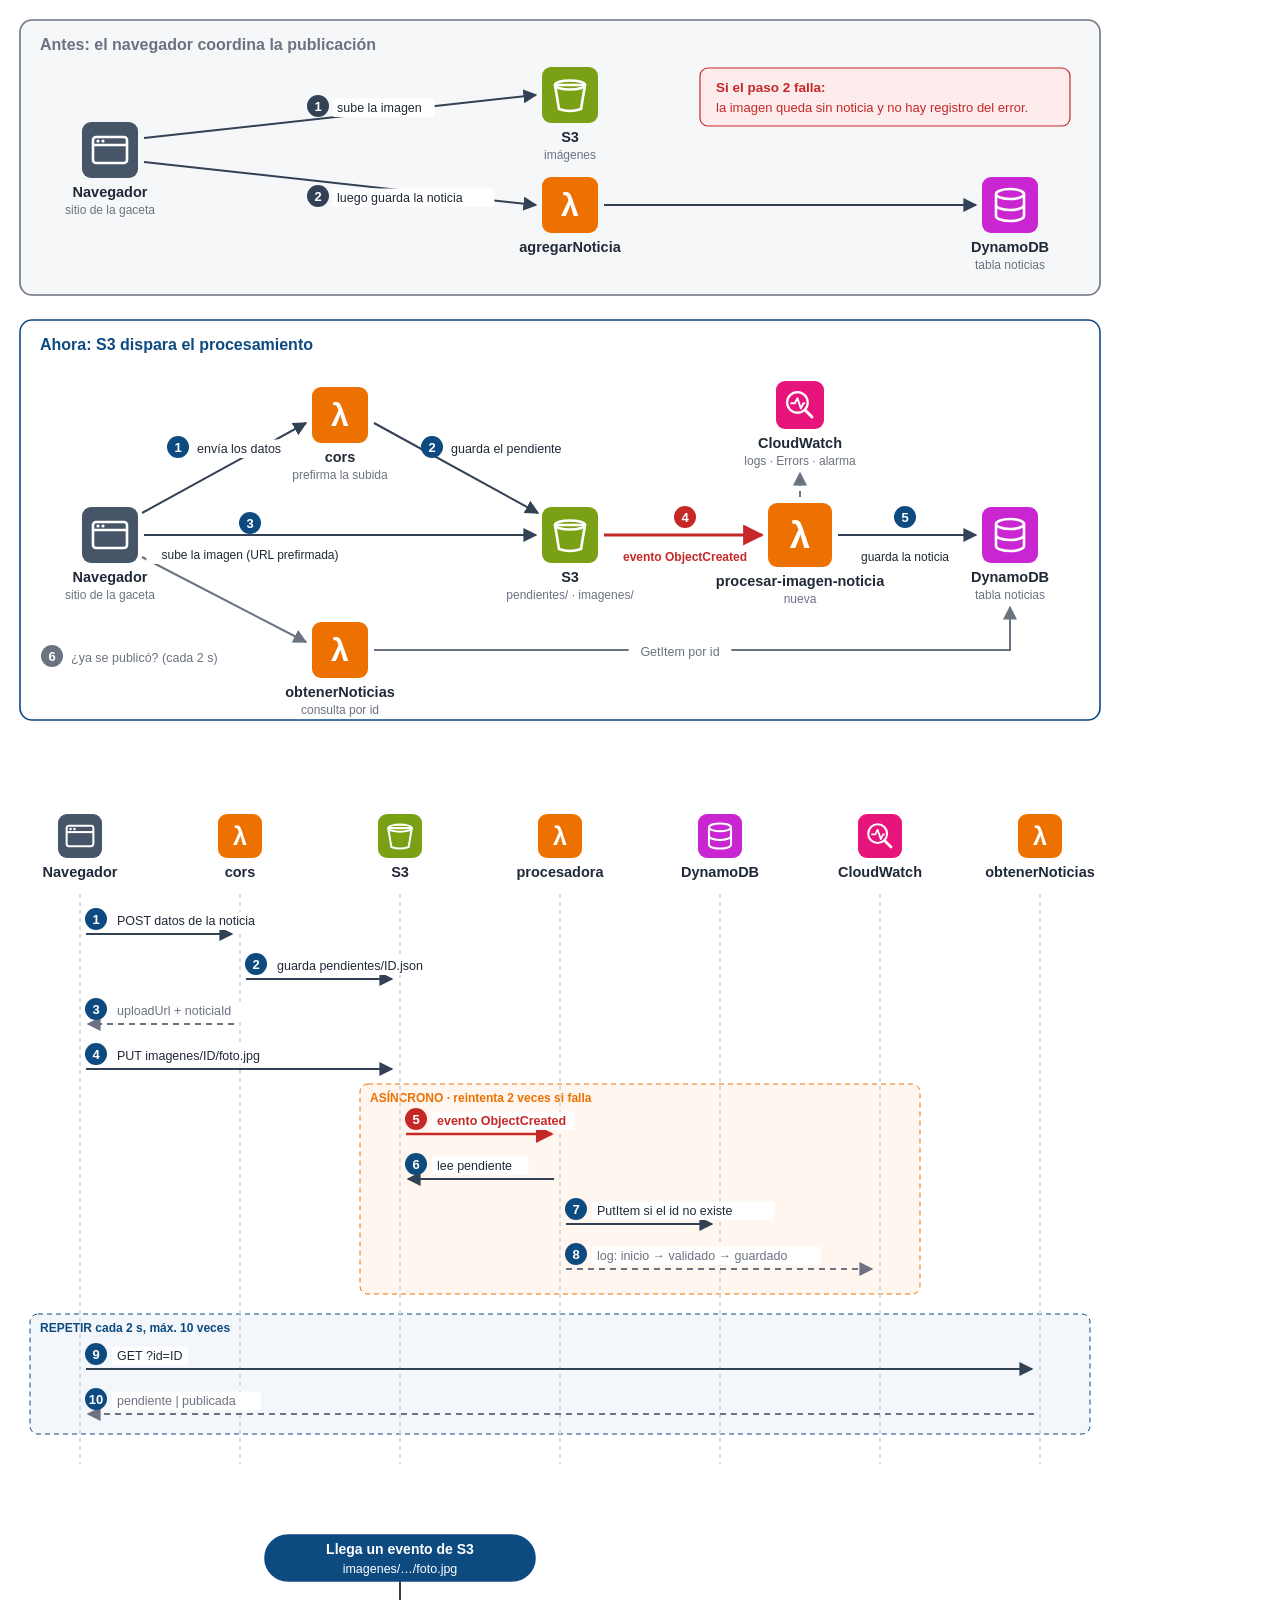
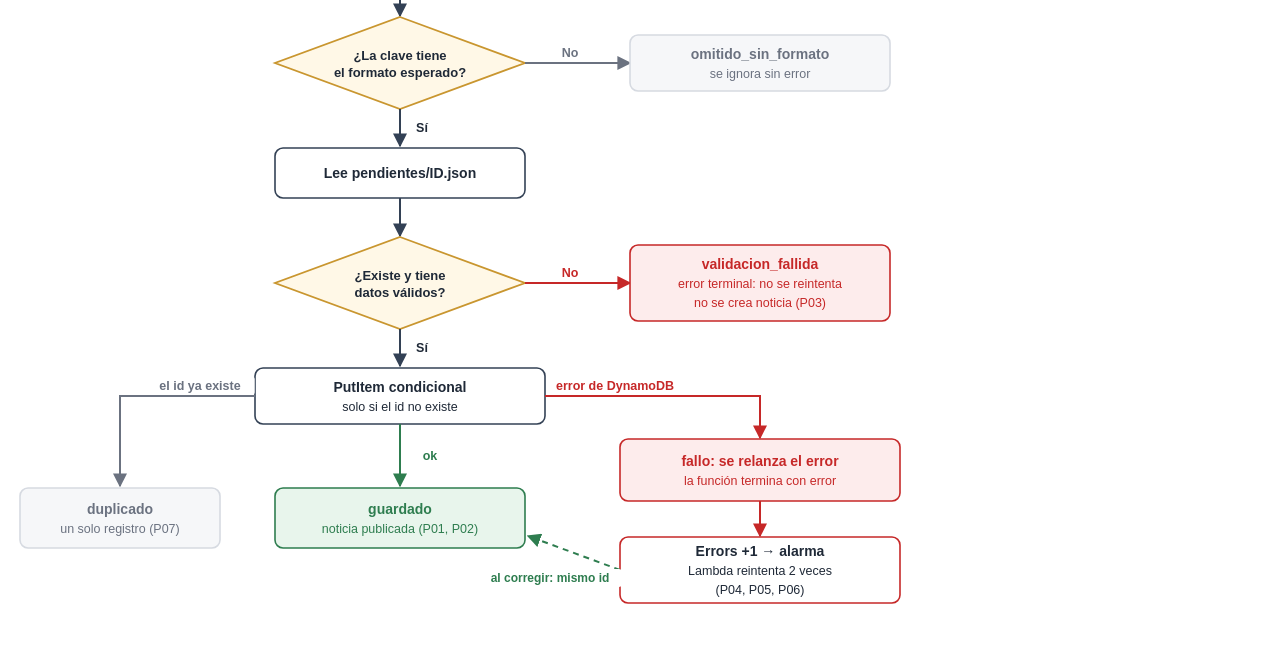
==== documentacion/fuentes/diagramas/diagramas.html @ 058467ce "Documentos Entregables" ====
<!doctype html>
<html lang="es">
<head>
<meta charset="utf-8">
<title>Diagramas Equipo 3</title>
<style>
  body { margin: 0; background: #fff; font-family: "Liberation Sans", Arial, sans-serif; }
  .diagrama { display: inline-block; background: #fff; padding: 0; margin: 0 0 40px; }
  svg text { font-family: "Liberation Sans", Arial, sans-serif; }
</style>
</head>
<body>
<div class="diagrama" id="arquitectura"></div><br>
<div class="diagrama" id="secuencia"></div><br>
<div class="diagrama" id="errores"></div>

<script>
// Paleta: colores de categoría de AWS para los servicios y azul/dorado del documento.
const COL = {
  web: "#475569", lambda: "#ED7100", s3: "#7AA116", db: "#C925D1", cw: "#E7157B", iam: "#DD344C",
  navy: "#0A2238", azul: "#0D4A80", dorado: "#C9962F", texto: "#1F2937", gris: "#6B7280",
  linea: "#334155", rojo: "#C62828", verde: "#2E7D4F", fondo: "#F6F7F9", borde: "#D6DAE1",
};
const esc = (s) => String(s).replace(/&/g, "&amp;").replace(/</g, "&lt;");

// Pictogramas blancos sobre mosaico de color, centrados en (0,0) para un mosaico de 56 px.
const GLIFO = {
  web: `<rect x="-17" y="-13" width="34" height="26" rx="3" fill="none" stroke="#fff" stroke-width="2.6"/>
        <line x1="-17" y1="-5" x2="17" y2="-5" stroke="#fff" stroke-width="2.6"/>
        <circle cx="-12" cy="-9" r="1.6" fill="#fff"/><circle cx="-7" cy="-9" r="1.6" fill="#fff"/>`,
  lambda: `<text x="0" y="11" text-anchor="middle" font-size="32" font-weight="700" fill="#fff" font-family="DejaVu Serif, serif">λ</text>`,
  s3: `<path d="M-15,-10 L15,-10 L11,14 Q0,18 -11,14 Z" fill="none" stroke="#fff" stroke-width="2.6" stroke-linejoin="round"/>
       <ellipse cx="0" cy="-10" rx="15" ry="4.5" fill="none" stroke="#fff" stroke-width="2.6"/>`,
  db: `<ellipse cx="0" cy="-11" rx="14" ry="5" fill="none" stroke="#fff" stroke-width="2.6"/>
       <path d="M-14,-11 V11 A14,5 0 0 0 14,11 V-11" fill="none" stroke="#fff" stroke-width="2.6"/>
       <path d="M-14,0 A14,5 0 0 0 14,0" fill="none" stroke="#fff" stroke-width="2.6"/>`,
  cw: `<circle cx="-3" cy="-3" r="12" fill="none" stroke="#fff" stroke-width="2.6"/>
       <polyline points="-11,-2 -6,-2 -3,-8 1,4 4,-2 6,-2" fill="none" stroke="#fff" stroke-width="2.2" stroke-linejoin="round"/>
       <line x1="6" y1="6" x2="14" y2="14" stroke="#fff" stroke-width="3.4" stroke-linecap="round"/>`,
};

function svg(id, w, h, contenido) {
  document.getElementById(id).innerHTML =
    `<svg xmlns="http://www.w3.org/2000/svg" width="${w}" height="${h}" viewBox="0 0 ${w} ${h}">
      <defs>
        ${["linea", "rojo", "gris", "azul", "verde"].map(c => `
        <marker id="flecha-${c}" viewBox="0 0 10 10" refX="9" refY="5" markerWidth="7" markerHeight="7" orient="auto-start-reverse">
          <path d="M0,0 L10,5 L0,10 z" fill="${COL[c]}"/></marker>`).join("")}
      </defs>${contenido}</svg>`;
}
// Servicio: mosaico con pictograma y nombre debajo. (x, y) es el centro del mosaico.
function servicio(x, y, tipo, nombre, sub = "", t = 56) {
  return `<g transform="translate(${x},${y})">
    <rect x="${-t / 2}" y="${-t / 2}" width="${t}" height="${t}" rx="9" fill="${COL[tipo]}"/>
    <g transform="scale(${t / 56})">${GLIFO[tipo]}</g>
    <text y="${t / 2 + 19}" text-anchor="middle" font-size="14.5" font-weight="700" fill="${COL.texto}">${esc(nombre)}</text>
    ${sub ? `<text y="${t / 2 + 36}" text-anchor="middle" font-size="12" fill="${COL.gris}">${esc(sub)}</text>` : ""}
  </g>`;
}
function flecha(puntos, { color = "linea", ancho = 2, guion = false } = {}) {
  const d = puntos.map((p, i) => (i ? "L" : "M") + p[0] + "," + p[1]).join(" ");
  return `<path d="${d}" fill="none" stroke="${COL[color]}" stroke-width="${ancho}" ${guion ? 'stroke-dasharray="6 5"' : ""} marker-end="url(#flecha-${color})"/>`;
}
function etiqueta(x, y, texto, { color = "texto", ancla = "middle", tam = 12.5, peso = 400, fondo = true } = {}) {
  const w = texto.length * tam * 0.53 + 10;
  const x0 = ancla === "middle" ? x - w / 2 : ancla === "end" ? x - w : x;
  return `${fondo ? `<rect x="${x0}" y="${y - tam + 1}" width="${w}" height="${tam + 6}" rx="3" fill="#fff"/>` : ""}
    <text x="${ancla === "middle" ? x : ancla === "end" ? x - 5 : x + 5}" y="${y + 2}" text-anchor="${ancla}" font-size="${tam}" font-weight="${peso}" fill="${COL[color]}">${esc(texto)}</text>`;
}
function numero(x, y, n, color = "azul") {
  return `<circle cx="${x}" cy="${y}" r="11" fill="${COL[color]}"/>
    <text x="${x}" y="${y + 4.5}" text-anchor="middle" font-size="13" font-weight="700" fill="#fff">${n}</text>`;
}
function panel(x, y, w, h, titulo, color, relleno) {
  return `<rect x="${x}" y="${y}" width="${w}" height="${h}" rx="12" fill="${relleno}" stroke="${color}" stroke-width="1.6"/>
    <text x="${x + 20}" y="${y + 30}" font-size="16" font-weight="700" fill="${color}">${esc(titulo)}</text>`;
}

// ---------------- 1. Arquitectura: antes y ahora ----------------
(function () {
  const X = [110, 340, 570, 800, 1010];
  let s = "";
  // Antes
  s += panel(20, 20, 1080, 275, "Antes: el navegador coordina la publicación", COL.gris, COL.fondo);
  const a = { nav: [X[0], 150], s3: [X[2], 95], ag: [X[2], 205], db: [X[4], 205] };
  s += servicio(...a.nav, "web", "Navegador", "sitio de la gaceta");
  s += servicio(...a.s3, "s3", "S3", "imágenes");
  s += servicio(...a.ag, "lambda", "agregarNoticia", "");
  s += servicio(...a.db, "db", "DynamoDB", "tabla noticias");
  s += flecha([[a.nav[0] + 34, a.nav[1] - 12], [a.s3[0] - 34, a.s3[1]]]);
  s += flecha([[a.nav[0] + 34, a.nav[1] + 12], [a.ag[0] - 34, a.ag[1]]]);
  s += flecha([[a.ag[0] + 34, a.ag[1]], [a.db[0] - 34, a.db[1]]]);
  s += numero(318, 106, 1, "linea") + etiqueta(332, 110, "sube la imagen", { ancla: "start" });
  s += numero(318, 196, 2, "linea") + etiqueta(332, 200, "luego guarda la noticia", { ancla: "start" });
  s += `<rect x="700" y="68" width="370" height="58" rx="8" fill="#FDECEC" stroke="${COL.rojo}" stroke-width="1.2"/>
        <text x="716" y="92" font-size="13.5" font-weight="700" fill="${COL.rojo}">Si el paso 2 falla:</text>
        <text x="716" y="112" font-size="13" fill="${COL.rojo}">la imagen queda sin noticia y no hay registro del error.</text>`;

  // Ahora
  const y0 = 320;
  s += panel(20, y0, 1080, 400, "Ahora: S3 dispara el procesamiento", COL.azul, "#fff");
  const r = [y0 + 95, y0 + 215, y0 + 330];
  const n = {
    nav: [X[0], r[1]], cors: [X[1], r[0]], obt: [X[1], r[2]], s3: [X[2], r[1]],
    proc: [X[3], r[1]], cw: [X[3], r[0] - 10], db: [X[4], r[1]],
  };
  s += servicio(...n.nav, "web", "Navegador", "sitio de la gaceta");
  s += servicio(...n.cors, "lambda", "cors", "prefirma la subida");
  s += servicio(...n.obt, "lambda", "obtenerNoticias", "consulta por id");
  s += servicio(...n.s3, "s3", "S3", "pendientes/ · imagenes/");
  s += servicio(...n.proc, "lambda", "procesar-imagen-noticia", "nueva", 64);
  s += servicio(...n.cw, "cw", "CloudWatch", "logs · Errors · alarma", 48);
  s += servicio(...n.db, "db", "DynamoDB", "tabla noticias");
  s += flecha([[n.nav[0] + 32, n.nav[1] - 22], [n.cors[0] - 34, n.cors[1] + 8]]);
  s += flecha([[n.cors[0] + 34, n.cors[1] + 8], [n.s3[0] - 32, n.s3[1] - 22]]);
  s += flecha([[n.nav[0] + 34, n.nav[1]], [n.s3[0] - 34, n.s3[1]]]);
  s += flecha([[n.s3[0] + 34, n.s3[1]], [n.proc[0] - 38, n.proc[1]]], { color: "rojo", ancho: 3 });
  s += flecha([[n.proc[0] + 38, n.proc[1]], [n.db[0] - 34, n.db[1]]]);
  s += flecha([[n.proc[0], n.proc[1] - 38], [n.cw[0], n.cw[1] + 68]], { color: "gris", guion: true });
  s += flecha([[n.nav[0] + 32, n.nav[1] + 22], [n.obt[0] - 34, n.obt[1] - 8]], { color: "gris" });
  s += flecha([[n.obt[0] + 34, n.obt[1]], [n.db[0], n.obt[1]], [n.db[0], n.db[1] + 72]], { color: "gris" });
  s += numero(178, r[0] + 32, 1) + etiqueta(192, r[0] + 36, "envía los datos", { ancla: "start" });
  s += numero(432, r[0] + 32, 2) + etiqueta(446, r[0] + 36, "guarda el pendiente", { ancla: "start" });
  s += numero(250, r[1] - 12, 3) + etiqueta(250, r[1] + 22, "sube la imagen (URL prefirmada)", { tam: 12 });
  s += numero(685, r[1] - 18, 4, "rojo") + etiqueta(685, r[1] + 24, "evento ObjectCreated", { color: "rojo", peso: 700, tam: 12 });
  s += numero(905, r[1] - 18, 5) + etiqueta(905, r[1] + 24, "guarda la noticia", { tam: 12 });
  s += numero(52, r[2] + 6, 6, "gris") + etiqueta(66, r[2] + 10, "¿ya se publicó? (cada 2 s)", { ancla: "start", color: "gris" });
  s += etiqueta(680, r[2] + 4, "GetItem por id", { color: "gris" });
  svg("arquitectura", 1120, 740, s);
})();

// ---------------- 2. Secuencia de una publicación ----------------
(function () {
  const P = [
    ["web", "Navegador"], ["lambda", "cors"], ["s3", "S3"], ["lambda", "procesadora"],
    ["db", "DynamoDB"], ["cw", "CloudWatch"], ["lambda", "obtenerNoticias"],
  ];
  const x0 = 80, dx = 160, top = 30, H = 690;
  const X = P.map((_, i) => x0 + i * dx);
  let s = "";
  // Marco del tramo asíncrono y del sondeo
  s += `<rect x="${X[2] - 40}" y="300" width="${X[5] - X[2] + 80}" height="210" rx="8" fill="#FFF7EF" stroke="${COL.lambda}" stroke-dasharray="5 4"/>
        <text x="${X[2] - 30}" y="318" font-size="12" font-weight="700" fill="${COL.lambda}">ASÍNCRONO · reintenta 2 veces si falla</text>`;
  s += `<rect x="${X[0] - 50}" y="530" width="${X[6] - X[0] + 100}" height="120" rx="8" fill="#F3F6FA" stroke="${COL.azul}" stroke-dasharray="5 4"/>
        <text x="${X[0] - 40}" y="548" font-size="12" font-weight="700" fill="${COL.azul}">REPETIR cada 2 s, máx. 10 veces</text>`;
  P.forEach(([t, n], i) => {
    s += `<line x1="${X[i]}" y1="${top + 80}" x2="${X[i]}" y2="${H - 10}" stroke="${COL.borde}" stroke-width="2" stroke-dasharray="4 4"/>`;
    s += servicio(X[i], top + 22, t, n, "", 44);
  });
  const msg = (y, a, b, n, texto, opt = {}) => {
    const dir = b > a ? 1 : -1;
    let r = flecha([[X[a] + dir * 6, y], [X[b] - dir * 8, y]], opt);
    r += numero(Math.min(X[a], X[b]) + 16, y - 15, n, opt.color === "rojo" ? "rojo" : "azul");
    r += etiqueta(Math.min(X[a], X[b]) + 32, y - 11, texto, { ancla: "start", tam: 12.5, fondo: true, color: opt.color || "texto", peso: opt.color === "rojo" ? 700 : 400 });
    return r;
  };
  s += msg(150, 0, 1, 1, "POST datos de la noticia");
  s += msg(195, 1, 2, 2, "guarda pendientes/ID.json");
  s += msg(240, 1, 0, 3, "uploadUrl + noticiaId", { color: "gris", guion: true });
  s += msg(285, 0, 2, 4, "PUT imagenes/ID/foto.jpg");
  s += msg(350, 2, 3, 5, "evento ObjectCreated", { color: "rojo", ancho: 2.6 });
  s += msg(395, 3, 2, 6, "lee pendiente");
  s += msg(440, 3, 4, 7, "PutItem si el id no existe");
  s += msg(485, 3, 5, 8, "log: inicio → validado → guardado", { color: "gris", guion: true });
  s += msg(585, 0, 6, 9, "GET ?id=ID");
  s += msg(630, 6, 0, 10, "pendiente | publicada", { color: "gris", guion: true });
  svg("secuencia", X[6] + 90, H, s);
})();

// ---------------- 3. Manejo de errores en la procesadora ----------------
(function () {
  let s = "";
  const caja = (cx, cy, w, h, lineas, { fondo = "#fff", borde = COL.linea, color = COL.texto, radio = 8 } = {}) => {
    let r = `<rect x="${cx - w / 2}" y="${cy - h / 2}" width="${w}" height="${h}" rx="${radio}" fill="${fondo}" stroke="${borde}" stroke-width="1.6"/>`;
    const y1 = cy - (lineas.length - 1) * 9.5 + 5;
    lineas.forEach((l, i) => {
      const [t, b] = Array.isArray(l) ? l : [l, i === 0];
      r += `<text x="${cx}" y="${y1 + i * 19}" text-anchor="middle" font-size="${b ? 14 : 12.5}" font-weight="${b ? 700 : 400}" fill="${color}">${esc(t)}</text>`;
    });
    return r;
  };
  const rombo = (cx, cy, w, h, l1, l2) =>
    `<path d="M${cx},${cy - h / 2} L${cx + w / 2},${cy} L${cx},${cy + h / 2} L${cx - w / 2},${cy} Z" fill="#FFF8E7" stroke="${COL.dorado}" stroke-width="1.8"/>
     <text x="${cx}" y="${cy - 3}" text-anchor="middle" font-size="13" font-weight="700" fill="${COL.texto}">${esc(l1)}</text>
     <text x="${cx}" y="${cy + 14}" text-anchor="middle" font-size="13" font-weight="700" fill="${COL.texto}">${esc(l2)}</text>`;
  const C = 400, D = 760, I = 110;
  s += caja(C, 40, 270, 46, ["Llega un evento de S3", ["imagenes/…/foto.jpg", false]], { fondo: COL.azul, borde: COL.azul, color: "#fff", radio: 23 });
  s += flecha([[C, 63], [C, 98]]);
  s += rombo(C, 145, 250, 92, "¿La clave tiene", "el formato esperado?");
  s += flecha([[C + 125, 145], [D - 130, 145]], { color: "gris" }) + etiqueta(C + 170, 137, "No", { color: "gris", peso: 700 });
  s += caja(D, 145, 260, 56, ["omitido_sin_formato", ["se ignora sin error", false]], { fondo: COL.fondo, borde: COL.borde, color: COL.gris });
  s += flecha([[C, 191], [C, 228]]) + etiqueta(C + 22, 212, "Sí", { peso: 700, fondo: false });
  s += caja(C, 255, 250, 50, ["Lee pendientes/ID.json"]);
  s += flecha([[C, 280], [C, 318]]);
  s += rombo(C, 365, 250, 92, "¿Existe y tiene", "datos válidos?");
  s += flecha([[C + 125, 365], [D - 130, 365]], { color: "rojo" }) + etiqueta(C + 170, 357, "No", { color: "rojo", peso: 700 });
  s += caja(D, 365, 260, 76, ["validacion_fallida", ["error terminal: no se reintenta", false], ["no se crea noticia (P03)", false]], { fondo: "#FDECEC", borde: COL.rojo, color: COL.rojo });
  s += flecha([[C, 411], [C, 448]]) + etiqueta(C + 22, 432, "Sí", { peso: 700, fondo: false });
  s += caja(C, 478, 290, 56, ["PutItem condicional", ["solo si el id no existe", false]]);
  // Tres salidas
  s += flecha([[C, 506], [C, 568]], { color: "verde" }) + etiqueta(C + 30, 540, "ok", { color: "verde", peso: 700, fondo: false });
  s += caja(C, 600, 250, 60, ["guardado", ["noticia publicada (P01, P02)", false]], { fondo: "#E8F5EC", borde: COL.verde, color: COL.verde });
  s += flecha([[C - 145, 478], [I + 10, 478], [I + 10, 568]], { color: "gris" }) + etiqueta(C - 200, 470, "el id ya existe", { color: "gris", peso: 700 });
  s += caja(I + 10, 600, 200, 60, ["duplicado", ["un solo registro (P07)", false]], { fondo: COL.fondo, borde: COL.borde, color: COL.gris });
  s += flecha([[C + 145, 478], [D, 478], [D, 520]], { color: "rojo" }) + etiqueta(C + 215, 470, "error de DynamoDB", { color: "rojo", peso: 700 });
  s += caja(D, 552, 280, 62, ["fallo: se relanza el error", ["la función termina con error", false]], { fondo: "#FDECEC", borde: COL.rojo, color: COL.rojo });
  s += flecha([[D, 583], [D, 618]], { color: "rojo" });
  s += caja(D, 652, 280, 66, ["Errors +1 → alarma", ["Lambda reintenta 2 veces", false], ["(P04, P05, P06)", false]], { fondo: "#fff", borde: COL.rojo, color: COL.texto });
  s += flecha([[D - 140, 652], [C + 128, 618]], { color: "verde", guion: true });
  s += etiqueta(C + 150, 662, "al corregir: mismo id", { color: "verde", peso: 700, tam: 12 });
  svg("errores", 920, 700, s);
})();
</script>
</body>
</html>
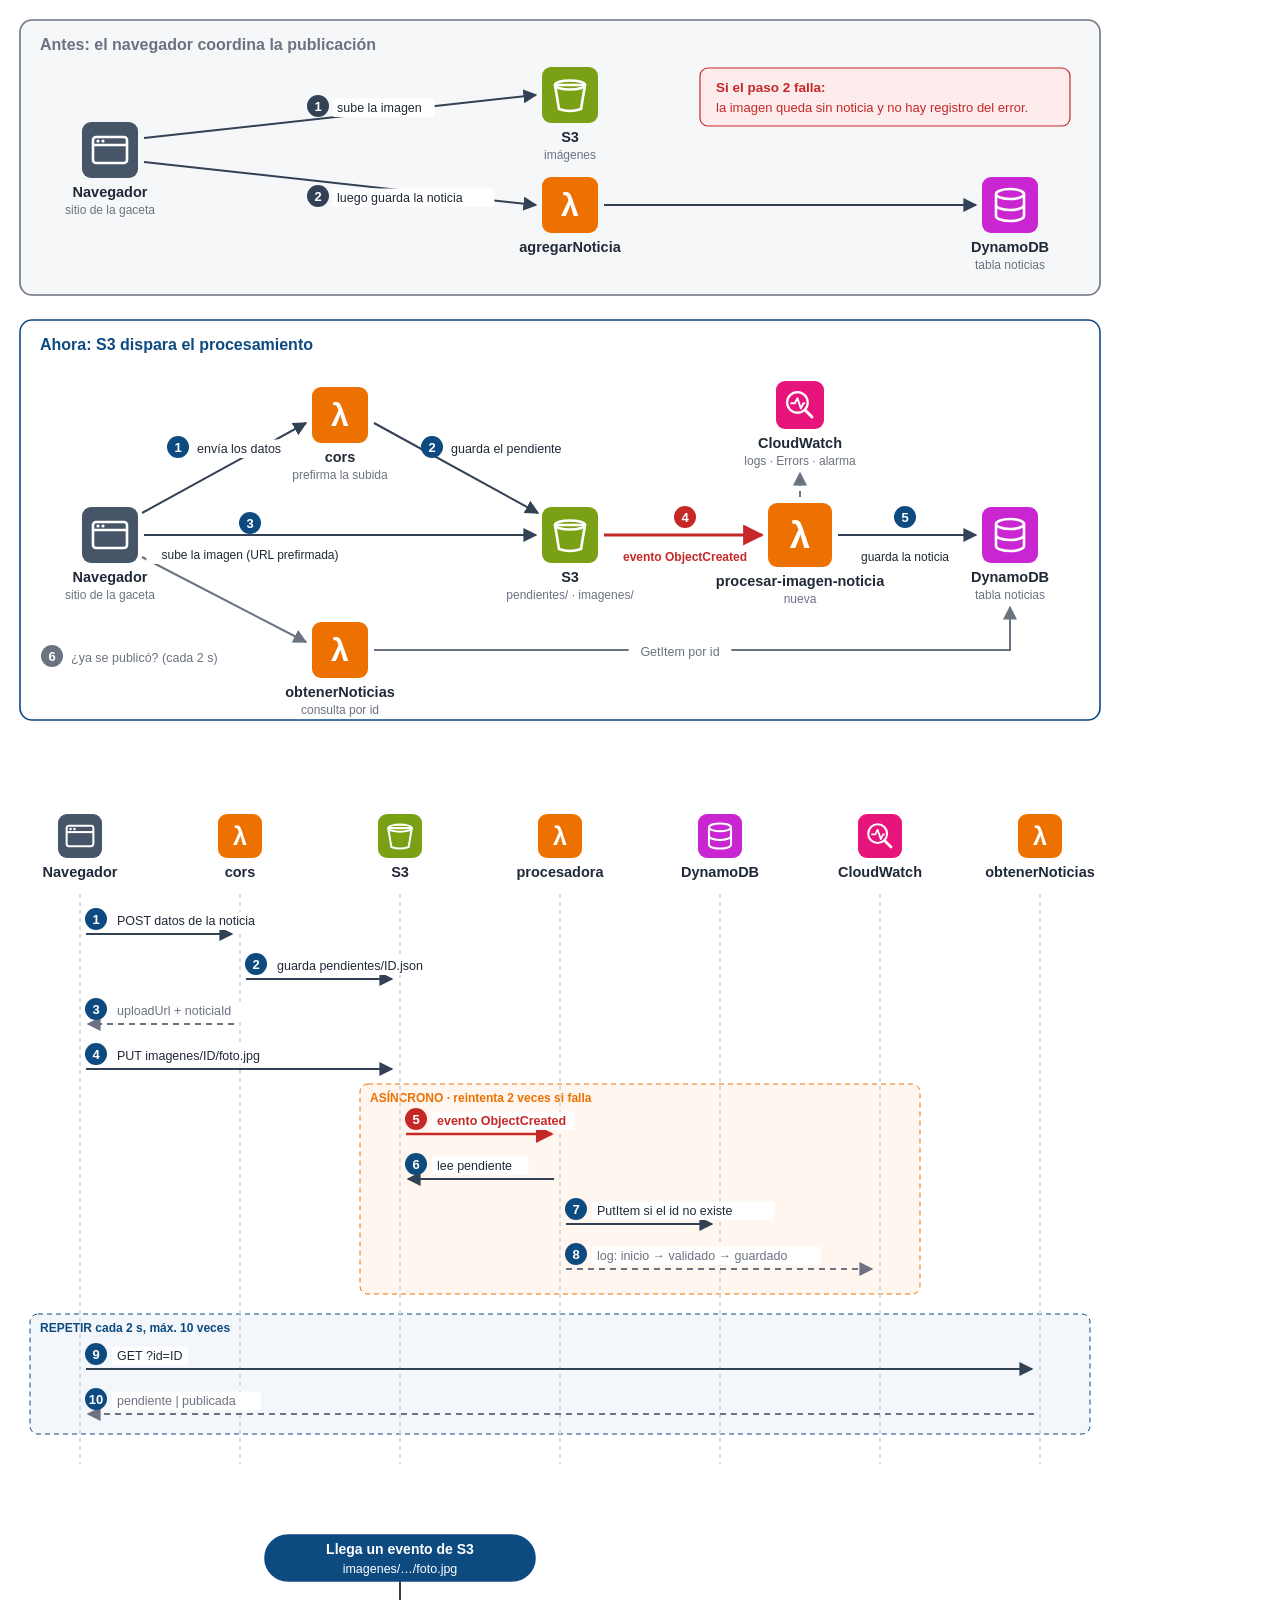
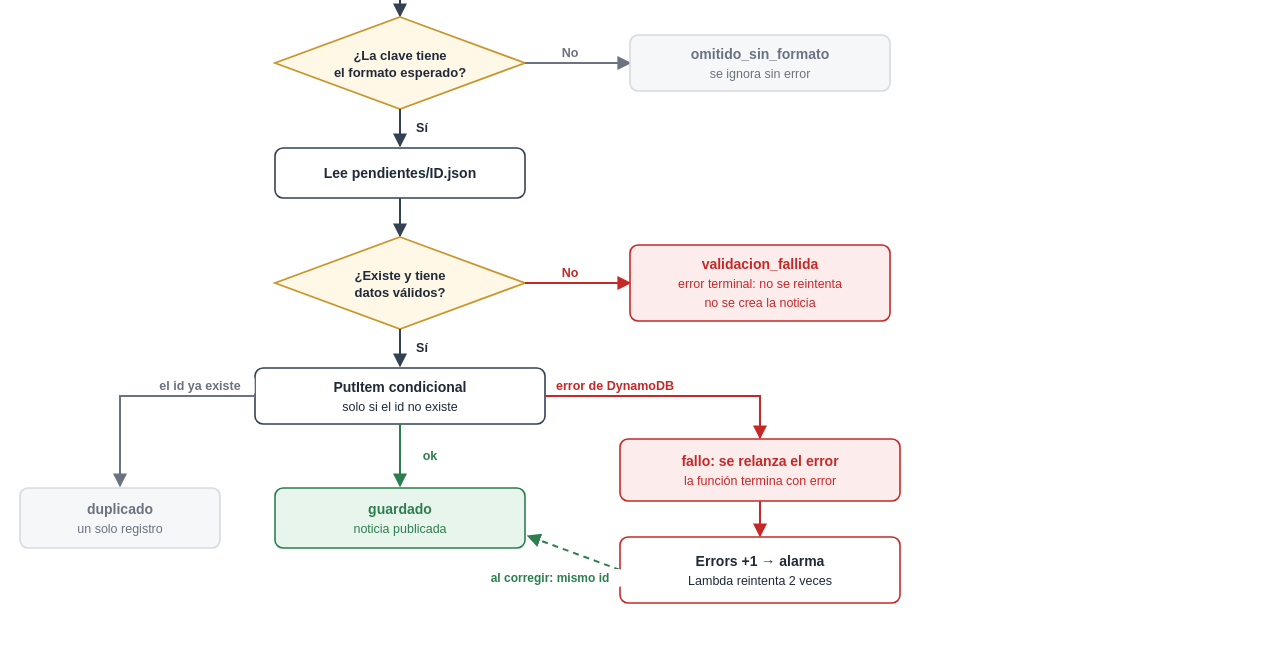
==== commit cff42466: "Arregla documentos en cuanto al codigo de las pruebas" ====
--- a/documentacion/fuentes/diagramas/diagramas.html
+++ b/documentacion/fuentes/diagramas/diagramas.html
@@ -194,18 +194,18 @@
   s += flecha([[C, 280], [C, 318]]);
   s += rombo(C, 365, 250, 92, "¿Existe y tiene", "datos válidos?");
   s += flecha([[C + 125, 365], [D - 130, 365]], { color: "rojo" }) + etiqueta(C + 170, 357, "No", { color: "rojo", peso: 700 });
-  s += caja(D, 365, 260, 76, ["validacion_fallida", ["error terminal: no se reintenta", false], ["no se crea noticia (P03)", false]], { fondo: "#FDECEC", borde: COL.rojo, color: COL.rojo });
+  s += caja(D, 365, 260, 76, ["validacion_fallida", ["error terminal: no se reintenta", false], ["no se crea la noticia", false]], { fondo: "#FDECEC", borde: COL.rojo, color: COL.rojo });
   s += flecha([[C, 411], [C, 448]]) + etiqueta(C + 22, 432, "Sí", { peso: 700, fondo: false });
   s += caja(C, 478, 290, 56, ["PutItem condicional", ["solo si el id no existe", false]]);
   // Tres salidas
   s += flecha([[C, 506], [C, 568]], { color: "verde" }) + etiqueta(C + 30, 540, "ok", { color: "verde", peso: 700, fondo: false });
-  s += caja(C, 600, 250, 60, ["guardado", ["noticia publicada (P01, P02)", false]], { fondo: "#E8F5EC", borde: COL.verde, color: COL.verde });
+  s += caja(C, 600, 250, 60, ["guardado", ["noticia publicada", false]], { fondo: "#E8F5EC", borde: COL.verde, color: COL.verde });
   s += flecha([[C - 145, 478], [I + 10, 478], [I + 10, 568]], { color: "gris" }) + etiqueta(C - 200, 470, "el id ya existe", { color: "gris", peso: 700 });
-  s += caja(I + 10, 600, 200, 60, ["duplicado", ["un solo registro (P07)", false]], { fondo: COL.fondo, borde: COL.borde, color: COL.gris });
+  s += caja(I + 10, 600, 200, 60, ["duplicado", ["un solo registro", false]], { fondo: COL.fondo, borde: COL.borde, color: COL.gris });
   s += flecha([[C + 145, 478], [D, 478], [D, 520]], { color: "rojo" }) + etiqueta(C + 215, 470, "error de DynamoDB", { color: "rojo", peso: 700 });
   s += caja(D, 552, 280, 62, ["fallo: se relanza el error", ["la función termina con error", false]], { fondo: "#FDECEC", borde: COL.rojo, color: COL.rojo });
   s += flecha([[D, 583], [D, 618]], { color: "rojo" });
-  s += caja(D, 652, 280, 66, ["Errors +1 → alarma", ["Lambda reintenta 2 veces", false], ["(P04, P05, P06)", false]], { fondo: "#fff", borde: COL.rojo, color: COL.texto });
+  s += caja(D, 652, 280, 66, ["Errors +1 → alarma", ["Lambda reintenta 2 veces", false]], { fondo: "#fff", borde: COL.rojo, color: COL.texto });
   s += flecha([[D - 140, 652], [C + 128, 618]], { color: "verde", guion: true });
   s += etiqueta(C + 150, 662, "al corregir: mismo id", { color: "verde", peso: 700, tam: 12 });
   svg("errores", 920, 700, s);
